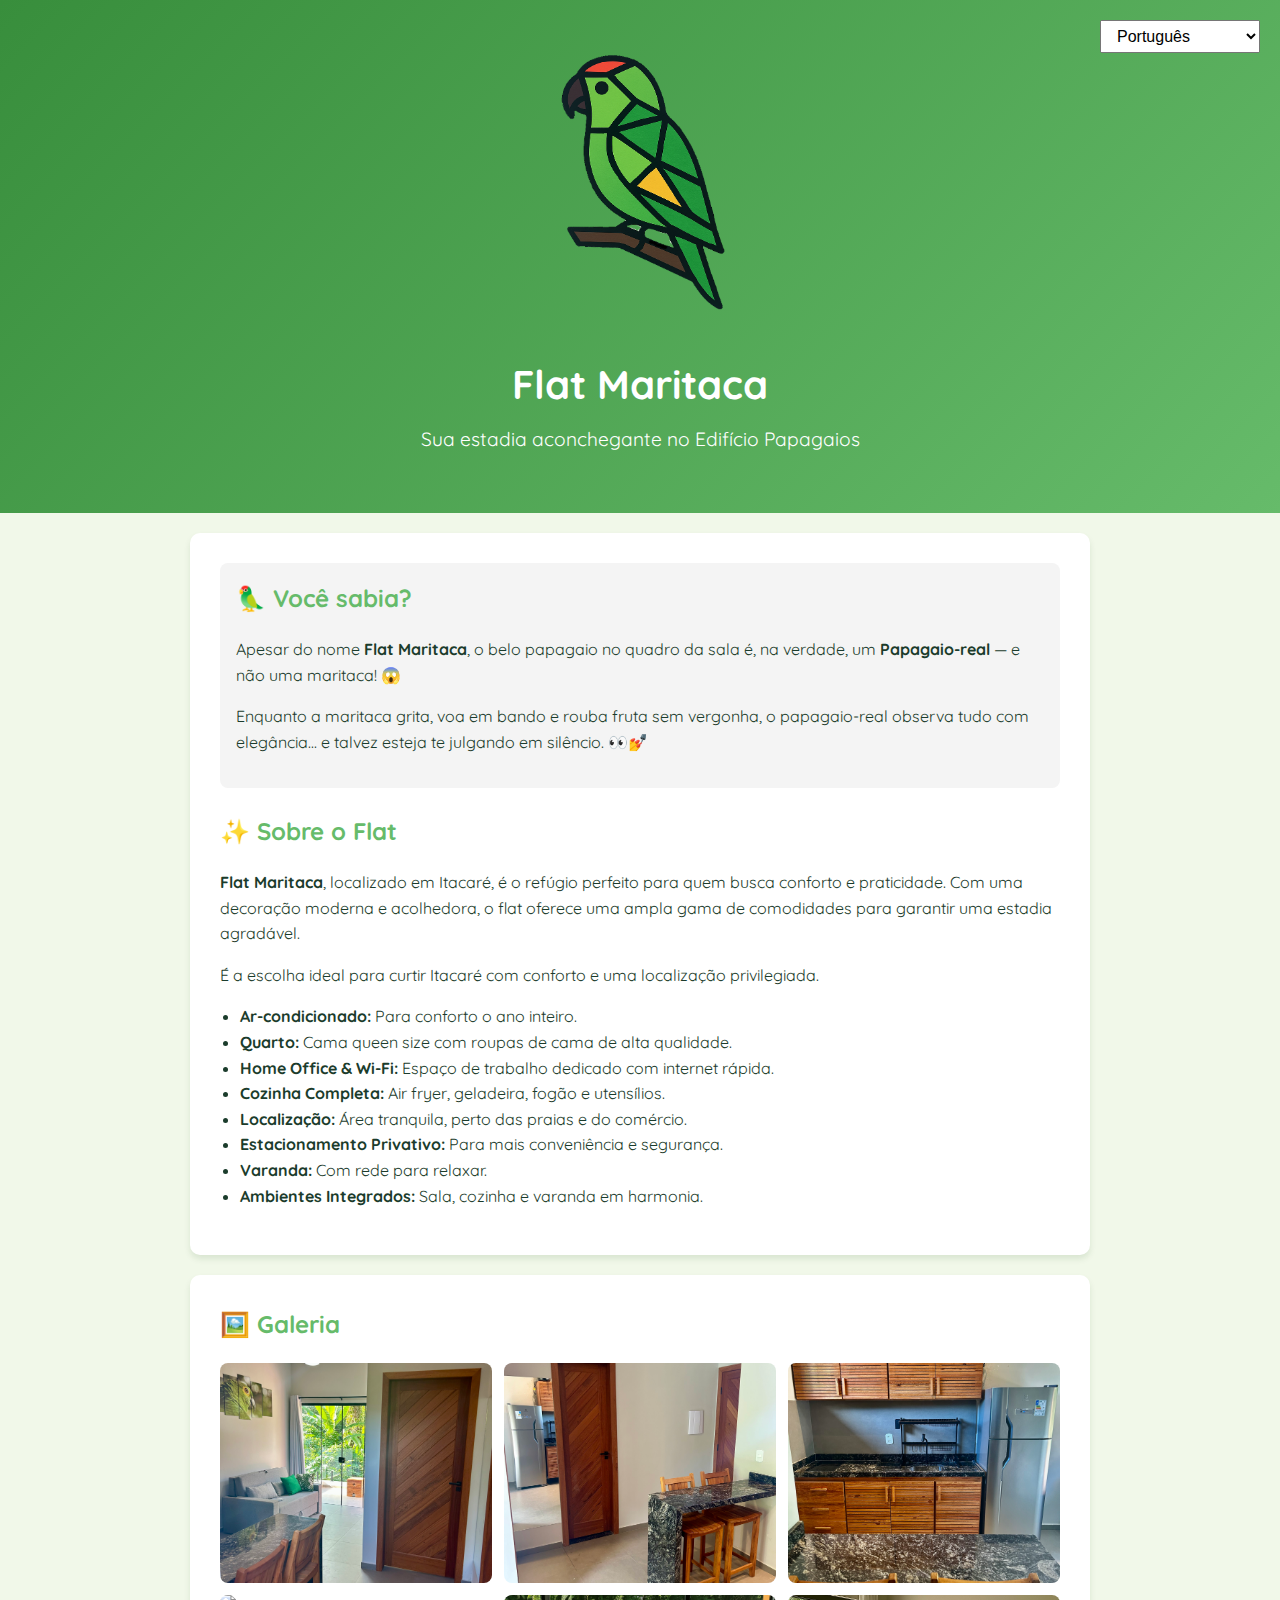
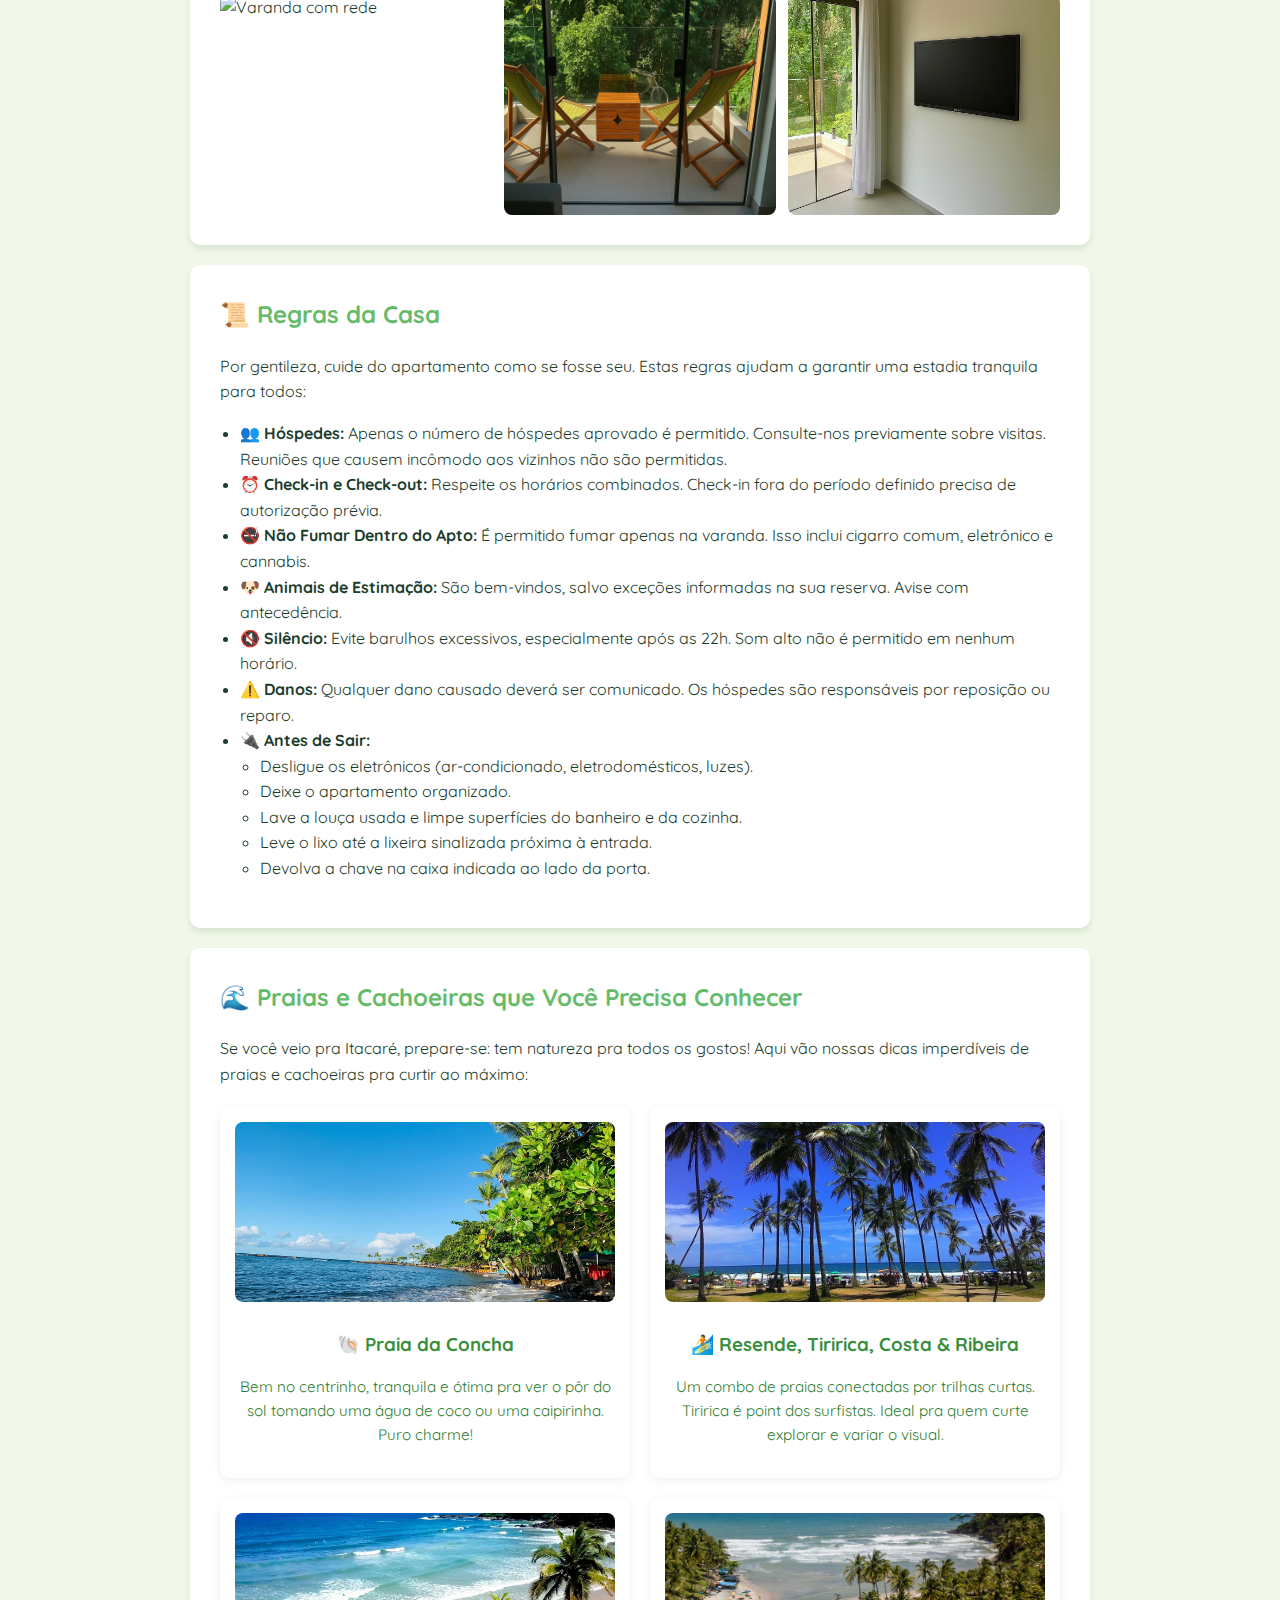
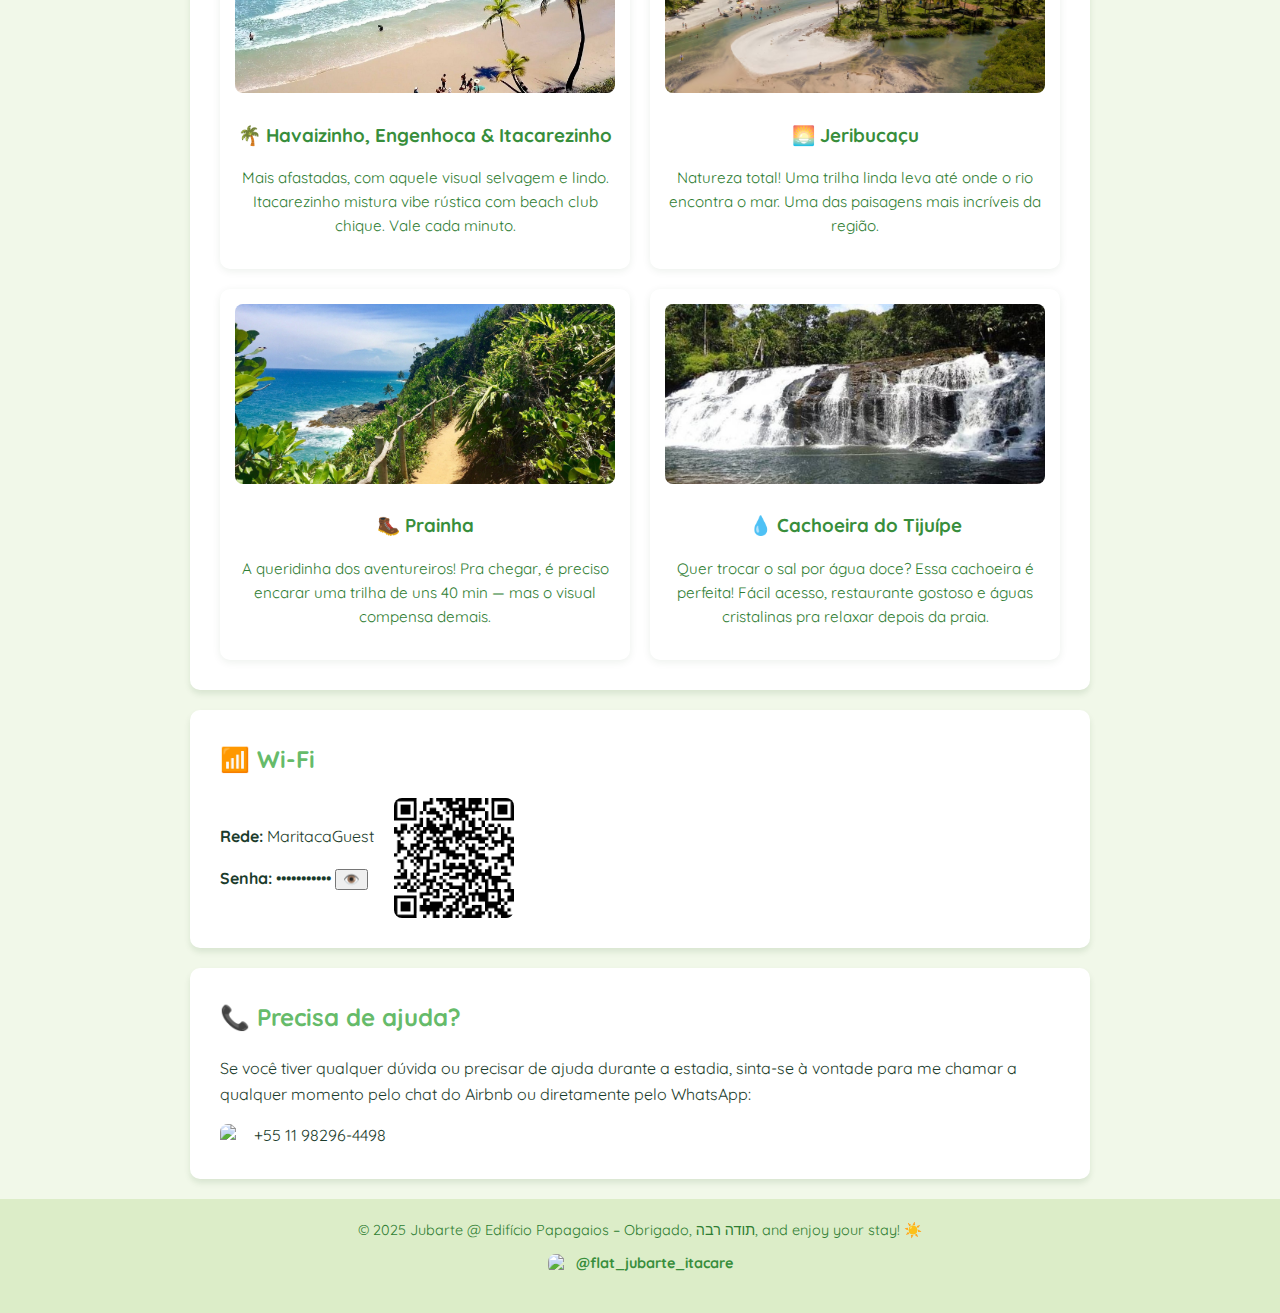
==== maritaca/index.html @ 196ca612 "Add flat Maritaca" ====
<!DOCTYPE html>
<html lang="pt">
<head>
  <!-- Select2 CSS -->
<link href="https://cdn.jsdelivr.net/npm/select2@4.1.0-rc.0/dist/css/select2.min.css" rel="stylesheet" />

<!-- jQuery (required by Select2) -->
<script src="https://code.jquery.com/jquery-3.6.0.min.js"></script>

<!-- Select2 JS -->
<script src="https://cdn.jsdelivr.net/npm/select2@4.1.0-rc.0/dist/js/select2.min.js"></script>

  <meta charset="UTF-8" />
  <meta name="viewport" content="width=device-width, initial-scale=1.0"/>
  <title>Flat Jubarte</title>
  <link href="https://fonts.googleapis.com/css2?family=Quicksand:wght@400;600&display=swap&subset=latin,hebrew" rel="stylesheet">
  <head>
    <meta charset="UTF-8" />
    <meta name="viewport" content="width=device-width, initial-scale=1.0"/>
    <title>Flat Jubarte</title>
    <link href="https://fonts.googleapis.com/css2?family=Quicksand:wght@400;600&display=swap&subset=latin,hebrew" rel="stylesheet">
    <link href="https://cdn.jsdelivr.net/npm/select2@4.1.0-rc.0/dist/css/select2.min.css" rel="stylesheet" />
    <script src="https://code.jquery.com/jquery-3.6.0.min.js"></script>
    <script src="https://cdn.jsdelivr.net/npm/select2@4.1.0-rc.0/dist/js/select2.min.js"></script>
    <style>
      :root {
        --primary-color: #388E3C;        /* rich jungle green */
        --accent-color: #66BB6A;         /* vibrant light green */
        --bg-color: #F1F8E9;             /* soft leafy background */
        --text-color: #1B3C2C;           /* deep forest text */
        --highlight-color: #DCEDC8;      /* fresh foliage highlight */
        --box-shadow: 0 4px 6px rgba(0, 64, 0, 0.1); /* deeper shadow tint */
      }
    
      * {
        box-sizing: border-box;
      }
    
      body {
        font-family: 'Quicksand', sans-serif;
        margin: 0;
        background-color: var(--bg-color);
        color: var(--text-color);
        line-height: 1.6;
      }
    
      header {
        background: linear-gradient(135deg, var(--primary-color), var(--accent-color));
        color: white;
        text-align: center;
        padding: 50px 20px;
        position: relative;
      }
    
      header h1 {
        font-size: 2.5rem;
        margin-bottom: 0.5rem;
      }
    
      header p {
        font-size: 1.2rem;
        margin: 0.5rem 0;
      }
    
      .language-wrapper {
        position: absolute;
        top: 20px;
        right: 20px;
      }
    
      select {
        padding: 6px 12px;
        font-size: 1rem;
      }
    
      section {
        background: white;
        margin: 20px auto;
        padding: 30px;
        max-width: 900px;
        border-radius: 10px;
        box-shadow: var(--box-shadow);
      }
    
      h2 {
        color: var(--accent-color);
        margin-top: 0;
      }
    
      ul {
        padding-left: 20px;
      }
    
      img {
        max-width: 100%;
        border-radius: 8px;
      }
    
      .gallery {
        display: grid;
        grid-template-columns: repeat(auto-fit, minmax(240px, 1fr));
        gap: 12px;
        margin-top: 20px;
      }
    
      .gallery img {
  width: 100%;
  height: 220px; /* or whatever height works best for your layout */
  object-fit: cover;
  border-radius: 8px;
  cursor: pointer;
  transition: transform 0.3s ease;
}

    
      .gallery img:hover {
        transform: scale(1.05);
      }
    
      .wifi-box {
        display: flex;
        gap: 20px;
        flex-wrap: wrap;
        align-items: center;
      }
    
      .qr {
        width: 120px;
      }
    
      .contact {
        display: flex;
        align-items: center;
        gap: 10px;
        margin-top: 15px;
      }
    
      footer {
        text-align: center;
        font-size: 0.9rem;
        padding: 20px;
        background: var(--highlight-color);
        color: #2E7D32;
      }
    
      .rtl {
        direction: rtl;
        text-align: right;
      }
    
      @media (max-width: 600px) {
        header h1 {
          font-size: 2rem;
        }
        section {
          padding: 20px;
        }
      }
    
      .beach-list {
        display: grid;
        grid-template-columns: repeat(auto-fit, minmax(280px, 1fr));
        gap: 20px;
        margin-top: 20px;
      }
    
      .beach-item {
        background: white;
        padding: 15px;
        border-radius: 10px;
        box-shadow: 0 2px 8px rgba(0, 64, 0, 0.08);
        text-align: center;
      }
    
      .beach-item img {
        width: 100%;
        height: 180px;
        object-fit: cover;
        border-radius: 8px;
        margin-bottom: 10px;
      }
    
      .beach-item h3 {
        margin: 10px 0 5px;
        color: var(--primary-color);
      }
    
      .beach-item p {
        font-size: 0.95em;
        color: #2E7D32;
      }
    
      #language-selector {
        width: 160px;
      }
    
      #language-selector option {
        border-radius: 0px;
      }
    </style>
    
  </head>
<body>
  <header>
    <div class="language-wrapper">
      <select id="language-selector">
        <option value="pt" data-flag="https://flagcdn.com/w80/br.png">Português</option>
        <option value="en" data-flag="https://flagcdn.com/w80/us.png">English</option>
        <option value="he" data-flag="https://flagcdn.com/w80/il.png">עברית</option>
      </select>
    </div>
    
  
    <!-- ✅ Logo added here -->
    <img src="maritaca.png" alt="Logo Maritaca" style="width: 200px; height: auto" />
  
    <h1>Flat Maritaca</h1>
    <p id="subtitle-pt">Sua estadia aconchegante no Edifício Papagaios</p>
    <p id="subtitle-en" style="display:none;">Your cozy stay in Edifício Papagaios</p>
    <p id="subtitle-he" style="display:none;" class="rtl">השְּׁהִיָּה הנעימה שלך באדיפיסיו פאולו דיניז</p>
  </header>
  <div id="lang-pt">
    <section>
      <div style="margin-bottom: 1.5em; background-color: #f4f4f4; padding: 1em; border-radius: 8px;">
        <h2>🦜 Você sabia?</h3>
        <p>Apesar do nome <strong>Flat Maritaca</strong>, o belo papagaio no quadro da sala é, na verdade, um <strong>Papagaio-real</strong> — e não uma maritaca! 😱</p>
        <p>Enquanto a maritaca grita, voa em bando e rouba fruta sem vergonha, o papagaio-real observa tudo com elegância... e talvez esteja te julgando em silêncio. 👀💅</p>
      </div>

      <h2>✨ Sobre o Flat</h2>
      <p><strong>Flat Maritaca</strong>, localizado em Itacaré, é o refúgio perfeito para quem busca conforto e praticidade. Com uma decoração moderna e acolhedora, o flat oferece uma ampla gama de comodidades para garantir uma estadia agradável.</p>
      <p>É a escolha ideal para curtir Itacaré com conforto e uma localização privilegiada.</p>
      <ul>
        <li><strong>Ar-condicionado:</strong> Para conforto o ano inteiro.</li>
        <li><strong>Quarto:</strong> Cama queen size com roupas de cama de alta qualidade.</li>
        <li><strong>Home Office & Wi-Fi:</strong> Espaço de trabalho dedicado com internet rápida.</li>
        <li><strong>Cozinha Completa:</strong> Air fryer, geladeira, fogão e utensílios.</li>
        <li><strong>Localização:</strong> Área tranquila, perto das praias e do comércio.</li>
        <li><strong>Estacionamento Privativo:</strong> Para mais conveniência e segurança.</li>
        <li><strong>Varanda:</strong> Com rede para relaxar.</li>
        <li><strong>Ambientes Integrados:</strong> Sala, cozinha e varanda em harmonia.</li>
      </ul>
    </section>
    
      <section>
      <h2>🖼️ Galeria</h2>
      <div class="gallery">
        <img src="img1.jpg" alt="Sala de estar do Flat Maritaca">
        <img src="img2.jpg" alt="Quarto com cama queen size">
        <img src="img3.jpg" alt="Cozinha equipada">
        <img src="img5.jpg" alt="Varanda com rede">
        <img src="img6.jpg" alt="Banheiro moderno">
        <img src="img7.jpg" alt="Vista externa do prédio Papagaios">
      </div>
    </section>

    <section>
      <h2>📜 Regras da Casa</h2>
      <p>Por gentileza, cuide do apartamento como se fosse seu. Estas regras ajudam a garantir uma estadia tranquila para todos:</p>
      <ul>
        <li>👥 <strong>Hóspedes:</strong> Apenas o número de hóspedes aprovado é permitido. Consulte-nos previamente sobre visitas. Reuniões que causem incômodo aos vizinhos não são permitidas.</li>
        <li>⏰ <strong>Check-in e Check-out:</strong> Respeite os horários combinados. Check-in fora do período definido precisa de autorização prévia.</li>
        <li>🚭 <strong>Não Fumar Dentro do Apto:</strong> É permitido fumar apenas na varanda. Isso inclui cigarro comum, eletrônico e cannabis.</li>
        <li>🐶 <strong>Animais de Estimação:</strong> São bem-vindos, salvo exceções informadas na sua reserva. Avise com antecedência.</li>
        <li>🔇 <strong>Silêncio:</strong> Evite barulhos excessivos, especialmente após as 22h. Som alto não é permitido em nenhum horário.</li>
        <li>⚠️ <strong>Danos:</strong> Qualquer dano causado deverá ser comunicado. Os hóspedes são responsáveis por reposição ou reparo.</li>
        <li>🔌 <strong>Antes de Sair:</strong>
          <ul>
            <li>Desligue os eletrônicos (ar-condicionado, eletrodomésticos, luzes).</li>
            <li>Deixe o apartamento organizado.</li>
            <li>Lave a louça usada e limpe superfícies do banheiro e da cozinha.</li>
            <li>Leve o lixo até a lixeira sinalizada próxima à entrada.</li>
            <li>Devolva a chave na caixa indicada ao lado da porta.</li>
          </ul>
        </li>
      </ul>
    </section>
    
    <section>
      <h2>🌊 Praias e Cachoeiras que Você Precisa Conhecer</h2>
      <p>Se você veio pra Itacaré, prepare-se: tem natureza pra todos os gostos! Aqui vão nossas dicas imperdíveis de praias e cachoeiras pra curtir ao máximo:</p>
    
      <div class="beach-list">
        <!-- Praia da Concha -->
        <div class="beach-item">
          <img src="concha.jpg" alt="Praia da Concha" />
          <h3>🐚 Praia da Concha</h3>
          <p>Bem no centrinho, tranquila e ótima pra ver o pôr do sol tomando uma água de coco ou uma caipirinha. Puro charme!</p>
        </div>
    
        <!-- Resende / Tiririca / Costa / Ribeira -->
        <div class="beach-item">
          <img src="rezende.jpg" alt="Praia do Resende" />
          <h3>🏄 Resende, Tiririca, Costa & Ribeira</h3>
          <p>Um combo de praias conectadas por trilhas curtas. Tiririca é point dos surfistas. Ideal pra quem curte explorar e variar o visual.</p>
        </div>
    
        <!-- Havaizinho / Engenhoca / Itacarezinho -->
        <div class="beach-item">
          <img src="engenhoca.jpg" alt="Praia de Itacarezinho" />
          <h3>🌴 Havaizinho, Engenhoca & Itacarezinho</h3>
          <p>Mais afastadas, com aquele visual selvagem e lindo. Itacarezinho mistura vibe rústica com beach club chique. Vale cada minuto.</p>
        </div>
    
        <!-- Jeribucaçu -->
        <div class="beach-item">
          <img src="jeri.jpg" alt="Praia de Jeribucaçu" />
          <h3>🌅 Jeribucaçu</h3>
          <p>Natureza total! Uma trilha linda leva até onde o rio encontra o mar. Uma das paisagens mais incríveis da região.</p>
        </div>
    
        <!-- Prainha -->
        <div class="beach-item">
          <img src="prainha.jpg" alt="Prainha" />
          <h3>🥾 Prainha</h3>
          <p>A queridinha dos aventureiros! Pra chegar, é preciso encarar uma trilha de uns 40 min — mas o visual compensa demais.</p>
        </div>
    
        <!-- Cachoeira do Tijuípe -->
        <div class="beach-item">
          <img src="tijuipe.jpg" alt="Cachoeira do Tijuípe" />
          <h3>💧 Cachoeira do Tijuípe</h3>
          <p>Quer trocar o sal por água doce? Essa cachoeira é perfeita! Fácil acesso, restaurante gostoso e águas cristalinas pra relaxar depois da praia.</p>
        </div>
      </div>
    </section>

    <section>
      <h2>📶 Wi-Fi</h2>
      <div class="wifi-box">
        <div>
          <p><strong>Rede:</strong> MaritacaGuest</p>
          <p>
            <strong>Senha:</strong>
            <span id="wifi-password">•••••••••••</span>
            <button id="toggle-password" onclick="togglePassword()" aria-label="Show password">
              👁️
            </button>
          </p>
        </div>
        <img src="MaritacaGuest-qrcode.png" alt="Wi-Fi QR Code" class="qr"/>
      </div>
    </section>
    <section>
      <h2>📞 Precisa de ajuda?</h2>
      <p>Se você tiver qualquer dúvida ou precisar de ajuda durante a estadia, sinta-se à vontade para me chamar a qualquer momento pelo chat do Airbnb ou diretamente pelo WhatsApp:</p>
      <div class="contact" style="display: flex; align-items: center; gap: 10px; margin-top: 10px;">
        <img src="https://upload.wikimedia.org/wikipedia/commons/6/6b/WhatsApp.svg" alt="Logo do WhatsApp" style="width: 24px; height: 24px;">
        <a href="https://wa.me/5511982964498" target="_blank" rel="noopener noreferrer" style="text-decoration: none; color: inherit;">
          +55 11 98296-4498
        </a>
      </div>
    </section>
    
  </div>
  

  <div id="lang-en" style="display:none;">
    <section>
      <div style="margin-bottom: 1.5em; background-color: #f4f4f4; padding: 1em; border-radius: 8px;">
        <h2>🦜 Did you know?</h2>
        <p>The word <strong>"Maritaca"</strong> is commonly used in Brazil to refer to large parakeets or small parrots, known for their loud voices and playful attitude.</p>
        <p>In fact, in Brazilian Portuguese, calling someone a "maritaca" means they talk too much — like: “That guy talks more than a maritaca!”</p>
        <p>That said, despite the name <strong>Flat Maritaca</strong>, the beautiful bird in the living room painting is actually a <strong>Blue-fronted Amazon</strong> — not a maritaca! 😱</p>
        <p>While maritacas scream, fly in noisy flocks, and shamelessly steal fruit, the Amazon parrot watches everything with elegance... and might just be silently judging your outfit. 👀💅</p>
      </div>
    
      <h2>✨ About the Flat</h2>
      <p><strong>Flat Maritaca</strong>, located in Itacaré, is the perfect getaway for those seeking comfort and convenience. With modern and cozy decor, the flat offers a wide range of amenities to ensure a pleasant stay.</p>
      <p>It’s the ideal choice to enjoy Itacaré with both comfort and a privileged location.</p>
      <ul>
        <li><strong>Air Conditioning:</strong> For year-round comfort.</li>
        <li><strong>Bedroom:</strong> Queen-size bed with high-quality linens.</li>
        <li><strong>Home Office & Wi-Fi:</strong> Dedicated workspace with fast internet.</li>
        <li><strong>Fully Equipped Kitchen:</strong> Air fryer, fridge, stove, and utensils.</li>
        <li><strong>Location:</strong> Quiet area, close to beaches and local shops.</li>
        <li><strong>Private Parking:</strong> For added convenience and security.</li>
        <li><strong>Balcony:</strong> With a hammock to relax.</li>
        <li><strong>Open Concept:</strong> Living room, kitchen, and balcony in harmony.</li>
      </ul>
    </section>

    <section>
      <h2>🖼️ Gallery</h2>
      <div class="gallery">
        <img src="img1.jpg" alt="Sala de estar do Flat Maritaca">
        <img src="img2.jpg" alt="Quarto com cama queen size">
        <img src="img3.jpg" alt="Cozinha equipada">
        <img src="img5.jpg" alt="Varanda com rede">
        <img src="img6.jpg" alt="Banheiro moderno">
        <img src="img7.jpg" alt="Vista externa do prédio Papagaios">
      </div>
    </section>
    
    <section>
      <h2>📜 House Rules</h2>
      <p>Please treat the flat as if it were your own. These simple guidelines help ensure a smooth and pleasant stay for everyone:</p>
      <ul>
        <li>👥 <strong>Guests:</strong> Only the approved number of guests is allowed. Please consult us in advance for visits. Gatherings that disturb neighbors are not permitted.</li>
        <li>⏰ <strong>Check-in & Check-out:</strong> Respect the agreed check-in and check-out times. Check-in outside the defined period requires prior approval.</li>
        <li>🚭 <strong>No Smoking Indoors:</strong> Smoking is only allowed on the balcony. This includes tobacco, cannabis, and electronic cigarettes.</li>
        <li>🐶 <strong>Pets:</strong> Pets are welcome unless otherwise stated in your reservation. Please inform us in advance.</li>
        <li>🔇 <strong>Noise:</strong> Keep noise to a minimum, especially after 10 PM. Avoid loud music or disturbances at any time.</li>
        <li>⚠️ <strong>Damages:</strong> Guests are responsible for any damage caused. Please report incidents so we can resolve them together.</li>
        <li>🔌 <strong>Before You Leave:</strong> 
          <ul>
            <li>Turn off all electronics (AC, appliances, lights).</li>
            <li>Keep things organized and tidy.</li>
            <li>Wash used dishes and clean surfaces in kitchen and bathroom.</li>
            <li>Take out the trash to the designated bin near the entrance.</li>
            <li>Return the key to the lockbox by the door.</li>
          </ul>
        </li>
      </ul>
    </section>
    
    <section>
      <h2>🌊 Must-See Beaches & Waterfalls</h2>
      <p>If you made it to Itacaré — get ready! This place is packed with natural beauty. From wild beaches to crystal-clear waterfalls, here are our favorite spots you really shouldn’t miss:</p>
    
      <div class="beach-list">
        <!-- Praia da Concha -->
        <div class="beach-item">
          <img src="concha.jpg" alt="Praia da Concha" />
          <h3>🐚 Praia da Concha</h3>
          <p>Right in town and super chill — perfect for watching the sunset with a coconut water or caipirinha in hand. Total vibe!</p>
        </div>
    
        <!-- Resende / Tiririca / Costa / Ribeira -->
        <div class="beach-item">
          <img src="rezende.jpg" alt="Praia do Resende" />
          <h3>🏄 Resende, Tiririca, Costa & Ribeira</h3>
          <p>A string of beaches connected by short trails. Tiririca is the go-to for surfers. Great for beach hopping and soaking in the views.</p>
        </div>
    
        <!-- Havaizinho / Engenhoca / Itacarezinho -->
        <div class="beach-item">
          <img src="engenhoca.jpg" alt="Itacarezinho Beach" />
          <h3>🌴 Havaizinho, Engenhoca & Itacarezinho</h3>
          <p>A little further out and wilder — but totally worth it. Itacarezinho mixes tropical vibes with a fancy beach club feel.</p>
        </div>
    
        <!-- Jeribucaçu -->
        <div class="beach-item">
          <img src="jeri.jpg" alt="Jeribucaçu Beach" />
          <h3>🌅 Jeribucaçu</h3>
          <p>Hidden paradise! Follow a scenic trail and you’ll find where the river meets the ocean. Unreal scenery.</p>
        </div>
    
        <!-- Prainha -->
        <div class="beach-item">
          <img src="prainha.jpg" alt="Prainha" />
          <h3>🥾 Prainha</h3>
          <p>The most iconic beach in Itacaré. Takes a 40-minute hike through the forest — but the reward? Pure magic.</p>
        </div>
    
        <!-- Cachoeira do Tijuípe -->
        <div class="beach-item">
          <img src="tijuipe.jpg" alt="Cachoeira do Tijuípe" />
          <h3>💧 Tijuípe Waterfall</h3>
          <p>Need a break from the beach? Tijuípe is perfect. Easy access, warm and clear water, and even a cozy restaurant right by the falls. Chill mode: on.</p>
        </div>
      </div>
    </section>
    
    
    <section>
      <h2>📶 Wi-Fi</h2>
      <div class="wifi-box">
        <div>
          <p><strong>Network:</strong> JubarteGuest</p>
          <p><strong>Password:</strong> wifiandwaves</p>
        </div>
        <img src="JubarteGuest-qrcode.png" alt="Wi-Fi QR Code" class="qr"/>
      </div>
    </section>
    <section>
      <h2>📞 Need Help?</h2>
      <p>If you have any questions or need assistance during your stay, feel free to reach out at any time. I'm available via Airbnb messaging or directly through WhatsApp:</p>
      <div class="contact" style="display: flex; align-items: center; gap: 10px; margin-top: 10px;">
        <img src="https://upload.wikimedia.org/wikipedia/commons/6/6b/WhatsApp.svg" alt="WhatsApp logo" style="width: 24px; height: 24px;">
        <a href="https://wa.me/5511982964498" target="_blank" rel="noopener noreferrer" style="text-decoration: none; color: inherit;">
          +55 11 98296-4498
        </a>
      </div>
    </section>
    
  </div>

  <div id="lang-he" class="rtl" style="display:none;" dir="rtl">
    <section>
      <div style="margin-bottom: 1.5em; background-color: #f4f4f4; padding: 1em; border-radius: 8px; direction: rtl;">
        <h2>🦜 ?ידעת</h2>
        <p>המילה <strong>"Maritaca"</strong> נפוצה בברזיל ומשמשת לתיאור סוגים של דררות או תוכיים קטנים — ציפורים רועשות, חברותיות וערמומיות.</p>
        <p>בברזילית, אפילו נהוג לקרוא למישהו שמדבר יותר מדי "מריטקה" — כמו: “הוא מדבר יותר ממריטקה!”</p>
        <p>אבל שים לב — למרות השם <strong>Flat Maritaca</strong>, התוכי שבתמונה בסלון הוא בעצם <strong>תוכי אמזונס כחול-מצח</strong>, ולא מריטקה! 😱</p>
        <p>בעוד המריטקות צורחות, עפות בלהקות וגונבות פירות בלי בושה, תוכי האמזונס משקיף בשקט... ואולי אפילו שופט אותך בלב. 👀💅</p>
      </div>
    
      <h2 style="direction: rtl;">✨ על הדירה</h2>
      <p style="direction: rtl;"><strong>Flat Maritaca</strong>, הממוקמת באיטאקרה, היא המקום המושלם למי שמחפש נוחות ונעימות. עם עיצוב מודרני וחמים, הדירה מציעה מגוון שירותים שיהפכו את השהות שלכם לנעימה במיוחד.</p>
      <p style="direction: rtl;">זוהי הבחירה האידיאלית ליהנות מאיטאקרה עם נוחות ומיקום מצוין.</p>
      <ul style="direction: rtl;">
        <li><strong>מיזוג אוויר:</strong> לנוחות בכל עונות השנה.</li>
        <li><strong>חדר שינה:</strong> מיטה זוגית עם מצעים איכותיים.</li>
        <li><strong>עבודה מהבית ואינטרנט:</strong> פינת עבודה עם אינטרנט מהיר.</li>
        <li><strong>מטבח מאובזר:</strong> כולל טיגון אוויר, מקרר, כיריים וכלי מטבח.</li>
        <li><strong>מיקום:</strong> אזור שקט, קרוב לחופים ולחנויות.</li>
        <li><strong>חניה פרטית:</strong> לנוחות ובטיחות נוספת.</li>
        <li><strong>מרפסת:</strong> עם ערסל להירגעות.</li>
        <li><strong>עיצוב פתוח:</strong> סלון, מטבח ומרפסת בהרמוניה.</li>
      </ul>
    </section>

    <section>
<div class="gallery">
  <h2>🖼️ Gallery</h2>
  <img src="img1.jpg" alt="סלון של דירת ג'ובארט">
  <img src="img2.jpg" alt="חדר שינה עם מיטת קווין">
  <img src="img3.jpg" alt="מטבח מאובזר לגמרי">
  <img src="img5.jpg" alt="מרפסת עם ערסל">
  <img src="img6.jpg" alt="חדר רחצה מודרני">
  <img src="img7.jpg" alt="מבט חיצוני של בניין אדיפיסיו פאולו דיניז">
</div>
    </section>
<section dir="rtl" style="text-align: right;">
  <h2>📜 כללי הבית</h2>
  <p>אנא התייחסו לדירה כאילו הייתה שלכם. הכללים הבאים עוזרים לשמור על חוויה נעימה ונוחה לכולם:</p>
  <ul>
    <li>👥 <strong>אורחים:</strong> ניתן לארח רק את מספר האורחים המאושר. נא לעדכן מראש על מבקרים. לא ניתן לערוך מסיבות או מפגשים שמפריעים לשכנים.</li>
    <li>⏰ <strong>צ׳ק-אין וצ׳ק-אאוט:</strong> יש לעמוד בזמנים שנקבעו מראש. הגעה או עזיבה מחוץ לשעות אלה דורשת אישור מראש.</li>
    <li>🚭 <strong>עישון:</strong> אין לעשן בדירה. עישון מותר רק במרפסת (כולל טבק, קנאביס וסיגריות אלקטרוניות).</li>
    <li>🐶 <strong>חיות מחמד:</strong> מותר להביא חיות מחמד, כל עוד זה אושר במסגרת ההזמנה. אנא עדכנו אותנו מראש.</li>
    <li>🔇 <strong>שקט:</strong> נא לשמור על שקט, במיוחד אחרי השעה 22:00. אין להשמיע מוזיקה רועשת בשום שעה.</li>
    <li>⚠️ <strong>נזקים:</strong> במקרה של נזק, יש להודיע לנו. האורחים אחראים לתיקון או פיצוי בהתאם לצורך.</li>
    <li>🔌 <strong>לפני העזיבה:</strong>
      <ul>
        <li>כבו את כל המכשירים החשמליים (מזגן, מכשירי חשמל, אורות).</li>
        <li>השאירו את הדירה מסודרת ונקייה.</li>
        <li>שטפו כלים והנקו את משטחי המטבח והאמבטיה.</li>
        <li>זרקו את האשפה לפח המסומן בכניסה לבניין.</li>
        <li>החזירו את המפתח לתיבת הנעילה שליד הדלת.</li>
      </ul>
    </li>
  </ul>
  <p>נשמח לשמוע את דעתכם – כל פידבק עוזר לנו להשתפר! תודה שבחרתם ב-Flat Jubarte Itacaré.</p>
  <p>עקבו אחרינו באינסטגרם: <a href="https://instagram.com/flat_jubarte_itacare" target="_blank">@flat_jubarte_itacare</a></p>
</section>

<section dir="rtl" class="rtl">
  <h2>🌊 חופים ומפלים שאסור לפספס</h2>
  <p>הגעתם לאיטאקארה? אז תתכוננו להתאהב! הנה כמה מקומות מהממים שאסור לכם לוותר עליהם – חופים, טרקים ומפלים שכל אחד מהם קסום בדרכו:</p>

  <div class="beach-list">
    <!-- Praia da Concha -->
    <div class="beach-item">
      <img src="concha.jpg" alt="Praia da Concha" />
      <h3>🐚 Praia da Concha</h3>
      <p>חוף רגוע במרכז העיר – מושלם לשבת מול השקיעה עם קוקוס טרי או קאיפיריניה ביד. אווירה קסומה!</p>
    </div>

    <!-- Resende / Tiririca / Costa / Ribeira -->
    <div class="beach-item">
      <img src="rezende.jpg" alt="Praia do Resende" />
      <h3>🏄 Resende, Tiririca, Costa & Ribeira</h3>
      <p>קבוצה של חופים קרובים שמחוברים בשבילי הליכה קצרים. Tiririca הוא מקום לגלישה. מושלם לסיבוב חופים ביום אחד!</p>
    </div>

    <!-- Havaizinho / Engenhoca / Itacarezinho -->
    <div class="beach-item">
      <img src="engenhoca.jpg" alt="Praia de Itacarezinho" />
      <h3>🌴 Havaizinho, Engenhoca & Itacarezinho</h3>
      <p>טבע פראי עם אווירה יוקרתית. חופים מרוחקים, שקטים ומדהימים ביופיים. Itacarezinho כולל גם מסעדות וביץ' קלאב.</p>
    </div>

    <!-- Jeribucaçu -->
    <div class="beach-item">
      <img src="jeri.jpg" alt="Praia de Jeribucaçu" />
      <h3>🌅 Jeribucaçu</h3>
      <p>חוף נסתר שאליו מגיעים דרך טרק קסום בתוך יער. נחל זורם אל תוך הים – נוף שיגרום לכם לעצור הכל ולבהות.</p>
    </div>

    <!-- Prainha -->
    <div class="beach-item">
      <img src="prainha.jpg" alt="Prainha" />
      <h3>🥾 Prainha</h3>
      <p>החוף הכי אייקוני באיטאקארה. הולכים בערך 40 דקות בתוך יער עד שמגיעים לאחת הפינות הכי יפות שתראו בברזיל.</p>
    </div>

    <!-- Cachoeira do Tijuípe -->
    <div class="beach-item">
      <img src="tijuipe.jpg" alt="Cachoeira do Tijuípe" />
      <h3>💧 מפל Tijuípe</h3>
      <p>מחפשים להתפנק במים מתוקים? זה המקום! נגיש בקלות, מים חמימים וצלולים, ובצד מסעדה עם אווירה מקומית וטעמים מעולים.</p>
    </div>
  </div>
</section>

    <section>
      <h2>📶 אינטרנט אלחוטי</h2>
      <div class="wifi-box">
        <div>
          <p><strong>שם הרשת:</strong> JubarteGuest</p>
          <p><strong>סיסמה:</strong> wifiandwaves</p>
        </div>
        <img src="JubarteGuest-qrcode.png" alt="Wi-Fi QR Code" class="qr"/>
      </div>
    </section>
    <section dir="rtl" class="rtl">
      <h2>📞 צריכים עזרה?</h2>
      <p>אם יש לכם שאלות או שאתם זקוקים לעזרה במהלך השהייה, אפשר לפנות אליי בכל עת דרך ההודעות ב-Airbnb או ישירות ב-WhatsApp:</p>
      <div class="contact" style="display: flex; align-items: center; gap: 10px; margin-top: 10px;">
        <img src="https://upload.wikimedia.org/wikipedia/commons/6/6b/WhatsApp.svg" alt="לוגו WhatsApp" style="width: 24px; height: 24px;">
        <a href="https://wa.me/5511982964498" target="_blank" rel="noopener noreferrer" style="text-decoration: none; color: inherit;">
          +55 11 98296-4498
        </a>
      </div>
    </section>
    
  </div>

  <footer>
    &copy; 2025 Jubarte @ Edifício Papagaios – Obrigado, תודה רבה, and enjoy your stay! ☀️<br>
    <a href="https://www.instagram.com/flat_jubarte_itacare" target="_blank" style="color: #388e3c; text-decoration: none; font-weight: bold; display: inline-flex; align-items: center; gap: 8px; margin-top: 10px;">
      <img src="https://upload.wikimedia.org/wikipedia/commons/a/a5/Instagram_icon.png" alt="Instagram" style="width: 20px; height: 20px;">
      @flat_jubarte_itacare
    </a>
  </footer>

  <script>

  const actualPassword = 'wifiandwaves';
  let visible = false;

  function togglePassword() {
    const span = document.getElementById('wifi-password');
    const btn = document.getElementById('toggle-password');
    visible = !visible;
    span.textContent = visible ? actualPassword : '•••••••••••••••••';
    btn.textContent = visible ? '🙈' : '👁️';
  }


  //language selection 
    function switchLanguage(lang) {
      const langs = ['pt', 'en', 'he'];
      langs.forEach(l => {
        document.getElementById('lang-' + l).style.display = l === lang ? 'block' : 'none';
        document.getElementById('subtitle-' + l).style.display = l === lang ? 'block' : 'none';
      });
    }

    function formatLanguage(option) {
  if (!option.id) return option.text;

  const flagUrl = $(option.element).data('flag');
  return $(
    `<span><img src="${flagUrl}" style="width:20px; height:auto; margin-right:8px;"> ${option.text}</span>`
  );
}

$(document).ready(function () {
  $('#language-selector').select2({
    templateResult: formatLanguage,
    templateSelection: formatLanguage,
    minimumResultsForSearch: Infinity // hides search box
  });

  // Call your switchLanguage function when changed
  $('#language-selector').on('change', function () {
    const selectedLang = $(this).val();
    switchLanguage(selectedLang);
  });

  // Optional: preload saved language
  const savedLang = localStorage.getItem('language') || 'pt';
  $('#language-selector').val(savedLang).trigger('change');
});


    //galery
    const modal = document.getElementById('modal');
    const modalImg = document.getElementById('modal-img');

    document.querySelectorAll('.gallery img').forEach(img => {
      img.addEventListener('click', () => {
        modal.style.display = 'flex';
        modalImg.src = img.src;
        modalImg.alt = img.alt;
      });
    });

    function closeModal() {
      modal.style.display = 'none';
    }
  </script>
</body>
</html>
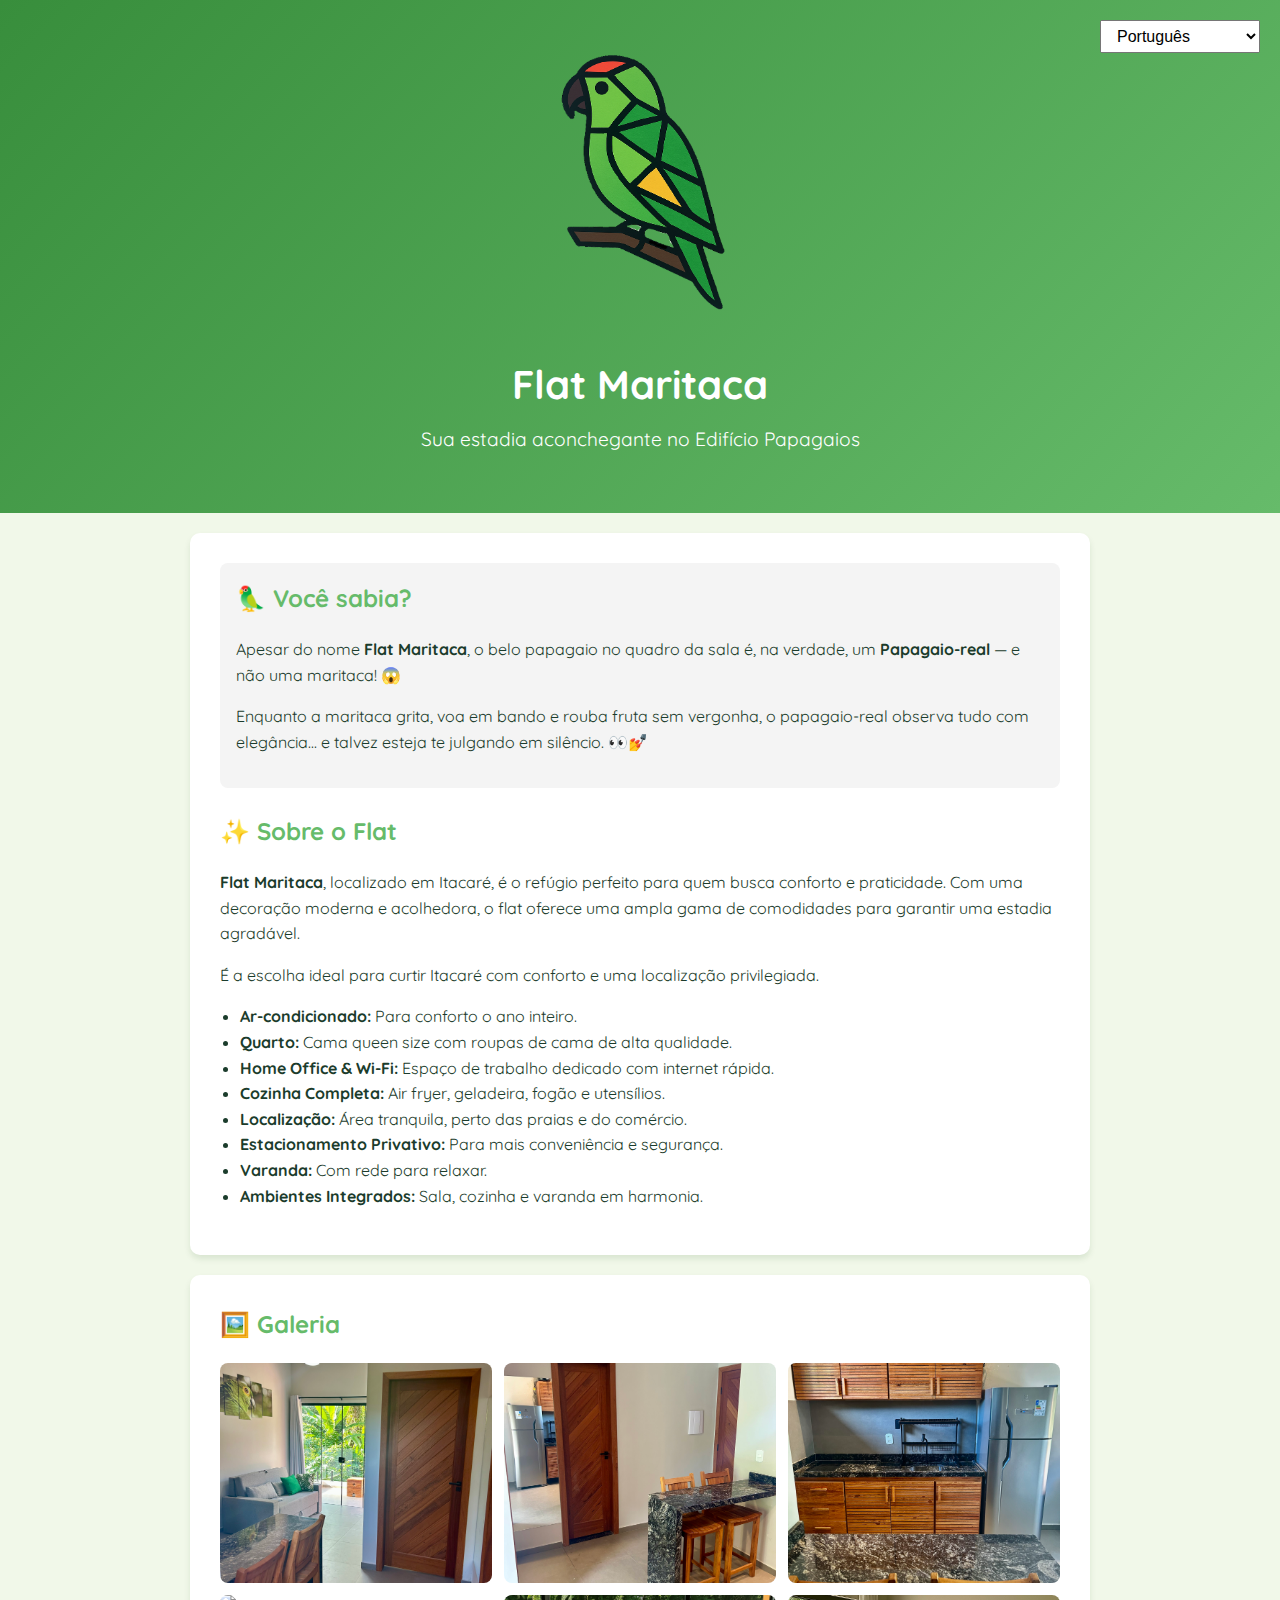
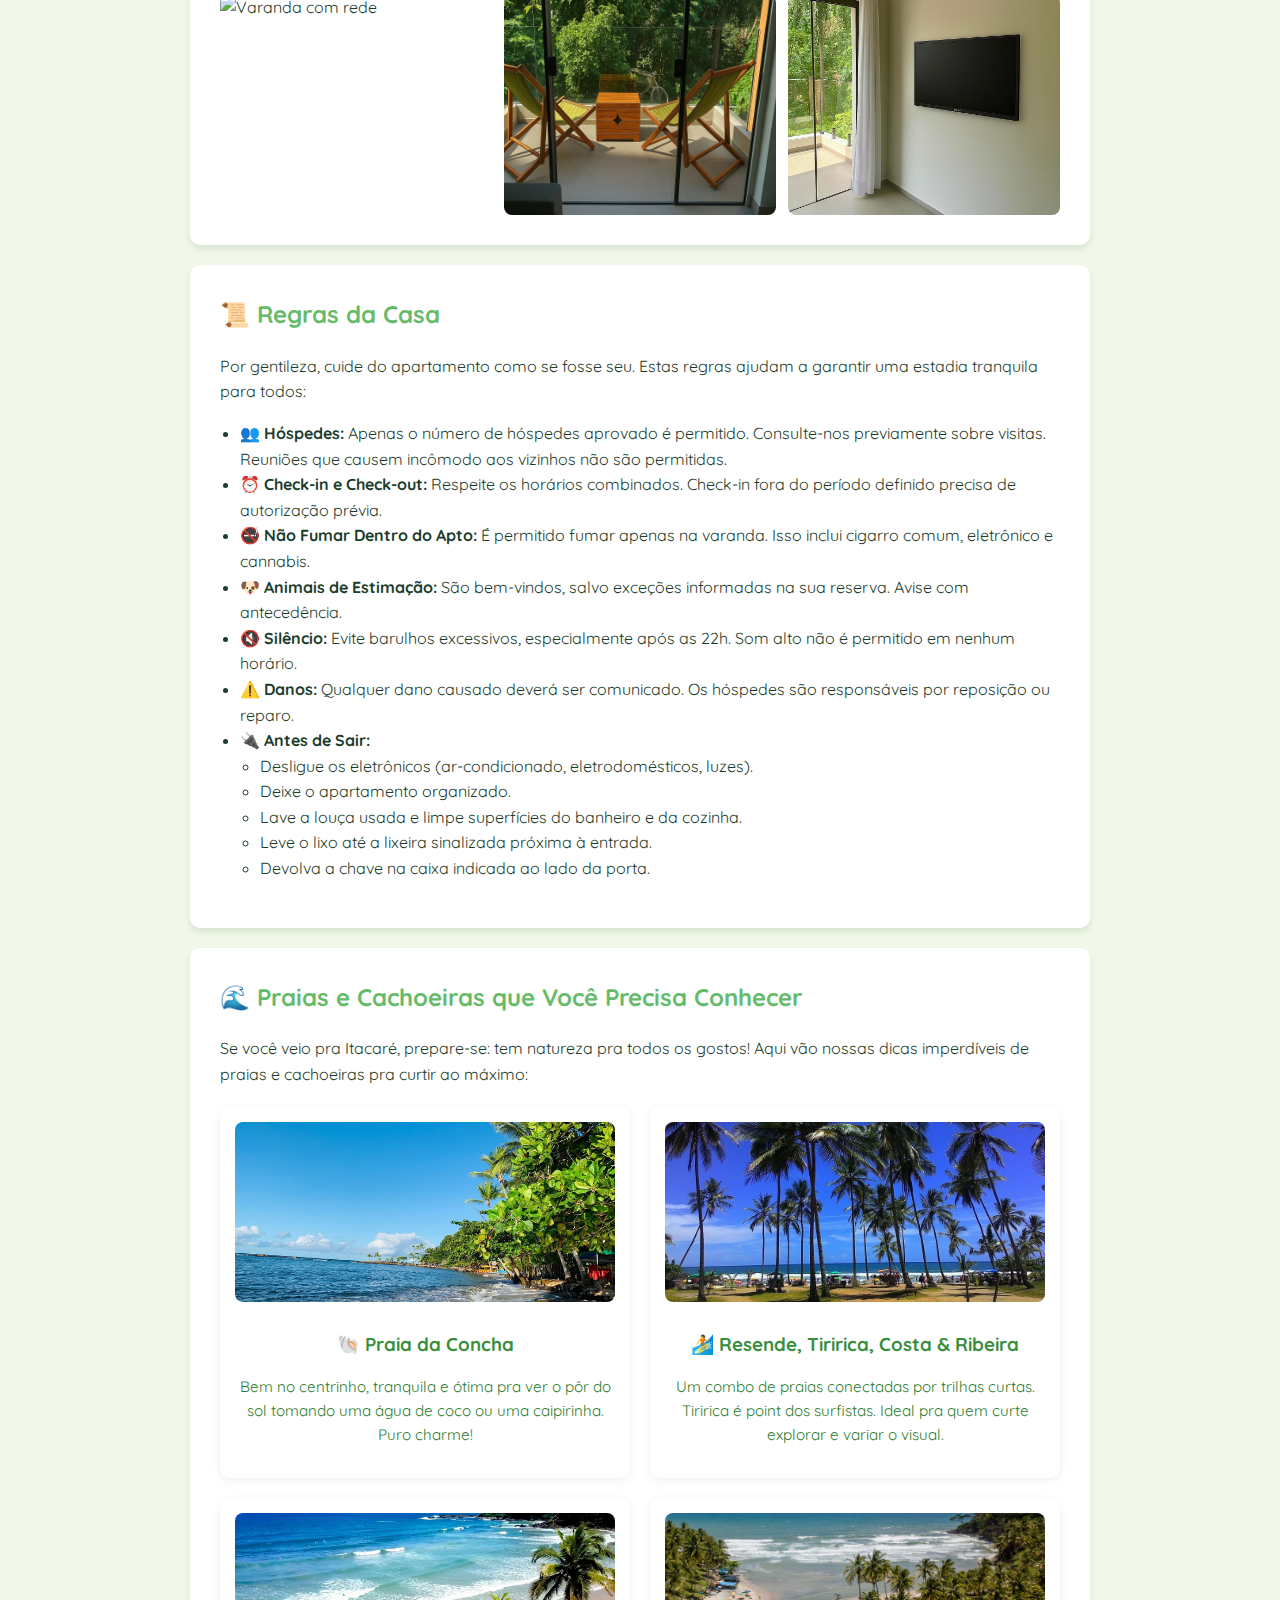
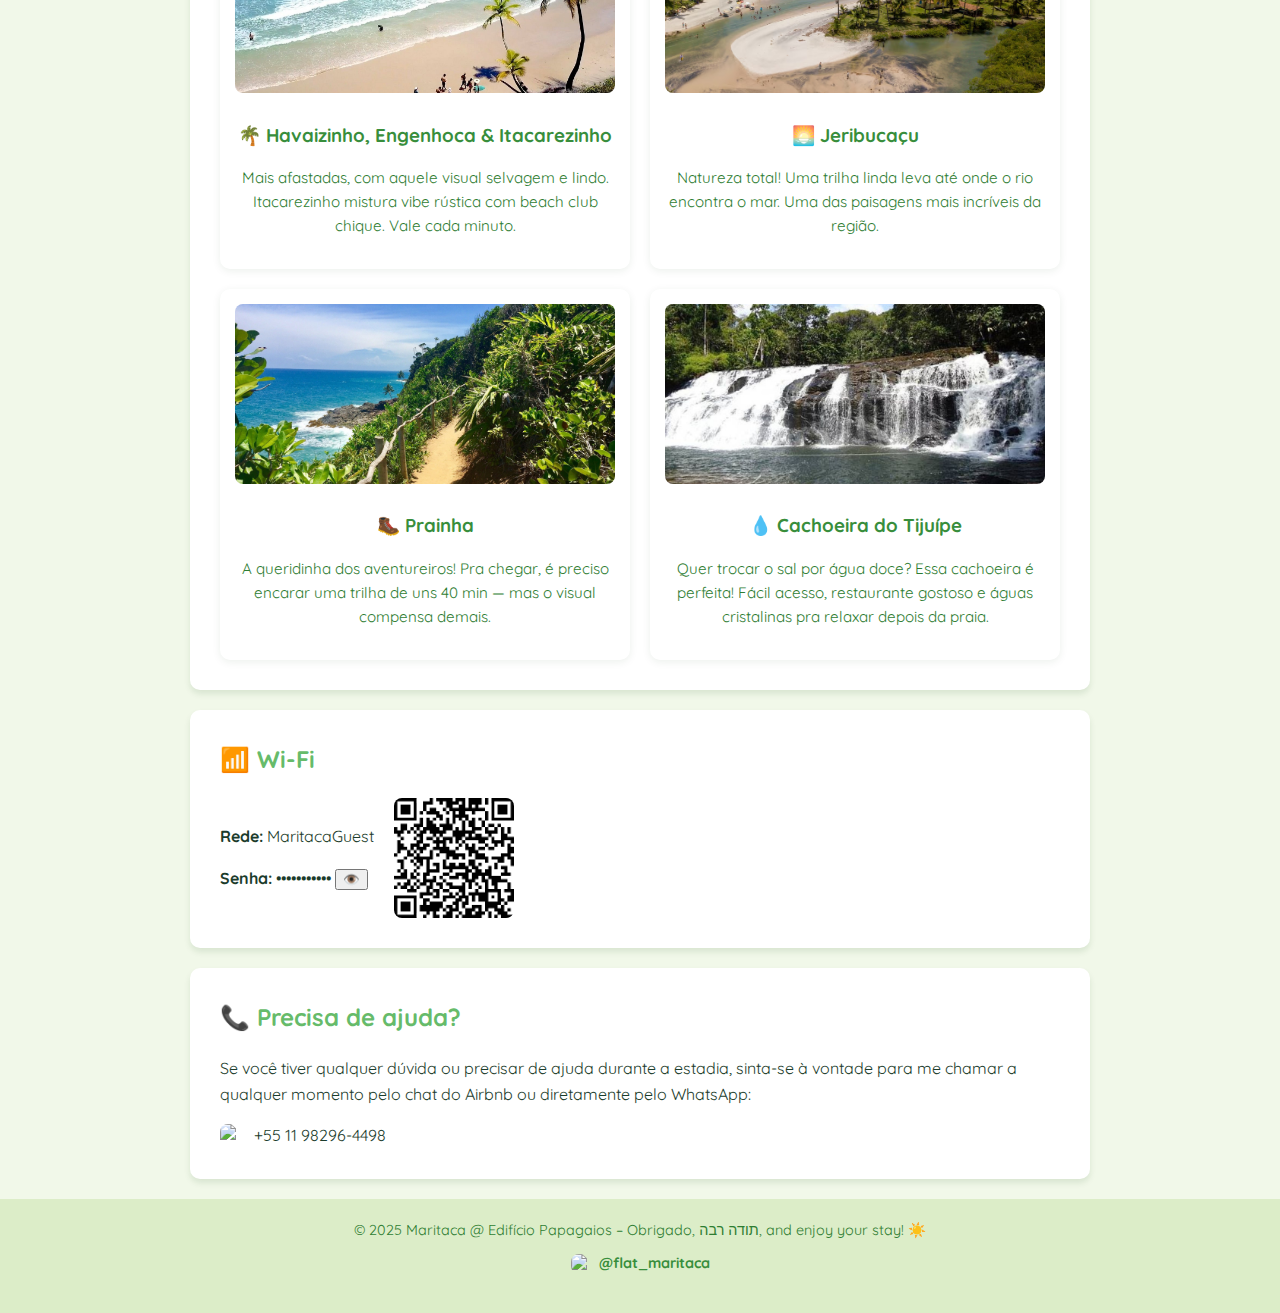
==== commit 4f9ff7b9: "Fix small details" ====
--- a/maritaca/index.html
+++ b/maritaca/index.html
@@ -12,12 +12,12 @@
 
   <meta charset="UTF-8" />
   <meta name="viewport" content="width=device-width, initial-scale=1.0"/>
-  <title>Flat Jubarte</title>
+  <title>Flat Maritaca</title>
   <link href="https://fonts.googleapis.com/css2?family=Quicksand:wght@400;600&display=swap&subset=latin,hebrew" rel="stylesheet">
   <head>
     <meta charset="UTF-8" />
     <meta name="viewport" content="width=device-width, initial-scale=1.0"/>
-    <title>Flat Jubarte</title>
+    <title>Flat Maritaca</title>
     <link href="https://fonts.googleapis.com/css2?family=Quicksand:wght@400;600&display=swap&subset=latin,hebrew" rel="stylesheet">
     <link href="https://cdn.jsdelivr.net/npm/select2@4.1.0-rc.0/dist/css/select2.min.css" rel="stylesheet" />
     <script src="https://code.jquery.com/jquery-3.6.0.min.js"></script>
@@ -468,10 +468,10 @@
       <h2>📶 Wi-Fi</h2>
       <div class="wifi-box">
         <div>
-          <p><strong>Network:</strong> JubarteGuest</p>
+          <p><strong>Network:</strong> MaritacaGuest</p>
           <p><strong>Password:</strong> wifiandwaves</p>
         </div>
-        <img src="JubarteGuest-qrcode.png" alt="Wi-Fi QR Code" class="qr"/>
+        <img src="MaritacaGuest-qrcode.png" alt="Wi-Fi QR Code" class="qr"/>
       </div>
     </section>
     <section>
@@ -543,8 +543,8 @@
       </ul>
     </li>
   </ul>
-  <p>נשמח לשמוע את דעתכם – כל פידבק עוזר לנו להשתפר! תודה שבחרתם ב-Flat Jubarte Itacaré.</p>
-  <p>עקבו אחרינו באינסטגרם: <a href="https://instagram.com/flat_jubarte_itacare" target="_blank">@flat_jubarte_itacare</a></p>
+  <p>נשמח לשמוע את דעתכם – כל פידבק עוזר לנו להשתפר! תודה שבחרתם ב-Flat Maritaca Itacaré.</p>
+  <p>עקבו אחרינו באינסטגרם: <a href="https://instagram.com/flat_maritaca" target="_blank">@flat_maritaca</a></p>
 </section>
 
 <section dir="rtl" class="rtl">
@@ -600,10 +600,10 @@
       <h2>📶 אינטרנט אלחוטי</h2>
       <div class="wifi-box">
         <div>
-          <p><strong>שם הרשת:</strong> JubarteGuest</p>
+          <p><strong>שם הרשת:</strong> MaritacaGuest</p>
           <p><strong>סיסמה:</strong> wifiandwaves</p>
         </div>
-        <img src="JubarteGuest-qrcode.png" alt="Wi-Fi QR Code" class="qr"/>
+        <img src="MaritacaGuest-qrcode.png" alt="Wi-Fi QR Code" class="qr"/>
       </div>
     </section>
     <section dir="rtl" class="rtl">
@@ -620,10 +620,10 @@
   </div>
 
   <footer>
-    &copy; 2025 Jubarte @ Edifício Papagaios – Obrigado, תודה רבה, and enjoy your stay! ☀️<br>
-    <a href="https://www.instagram.com/flat_jubarte_itacare" target="_blank" style="color: #388e3c; text-decoration: none; font-weight: bold; display: inline-flex; align-items: center; gap: 8px; margin-top: 10px;">
+    &copy; 2025 Maritaca @ Edifício Papagaios – Obrigado, תודה רבה, and enjoy your stay! ☀️<br>
+    <a href="https://www.instagram.com/flat_maritaca" target="_blank" style="color: #388e3c; text-decoration: none; font-weight: bold; display: inline-flex; align-items: center; gap: 8px; margin-top: 10px;">
       <img src="https://upload.wikimedia.org/wikipedia/commons/a/a5/Instagram_icon.png" alt="Instagram" style="width: 20px; height: 20px;">
-      @flat_jubarte_itacare
+      @flat_maritaca
     </a>
   </footer>
 
